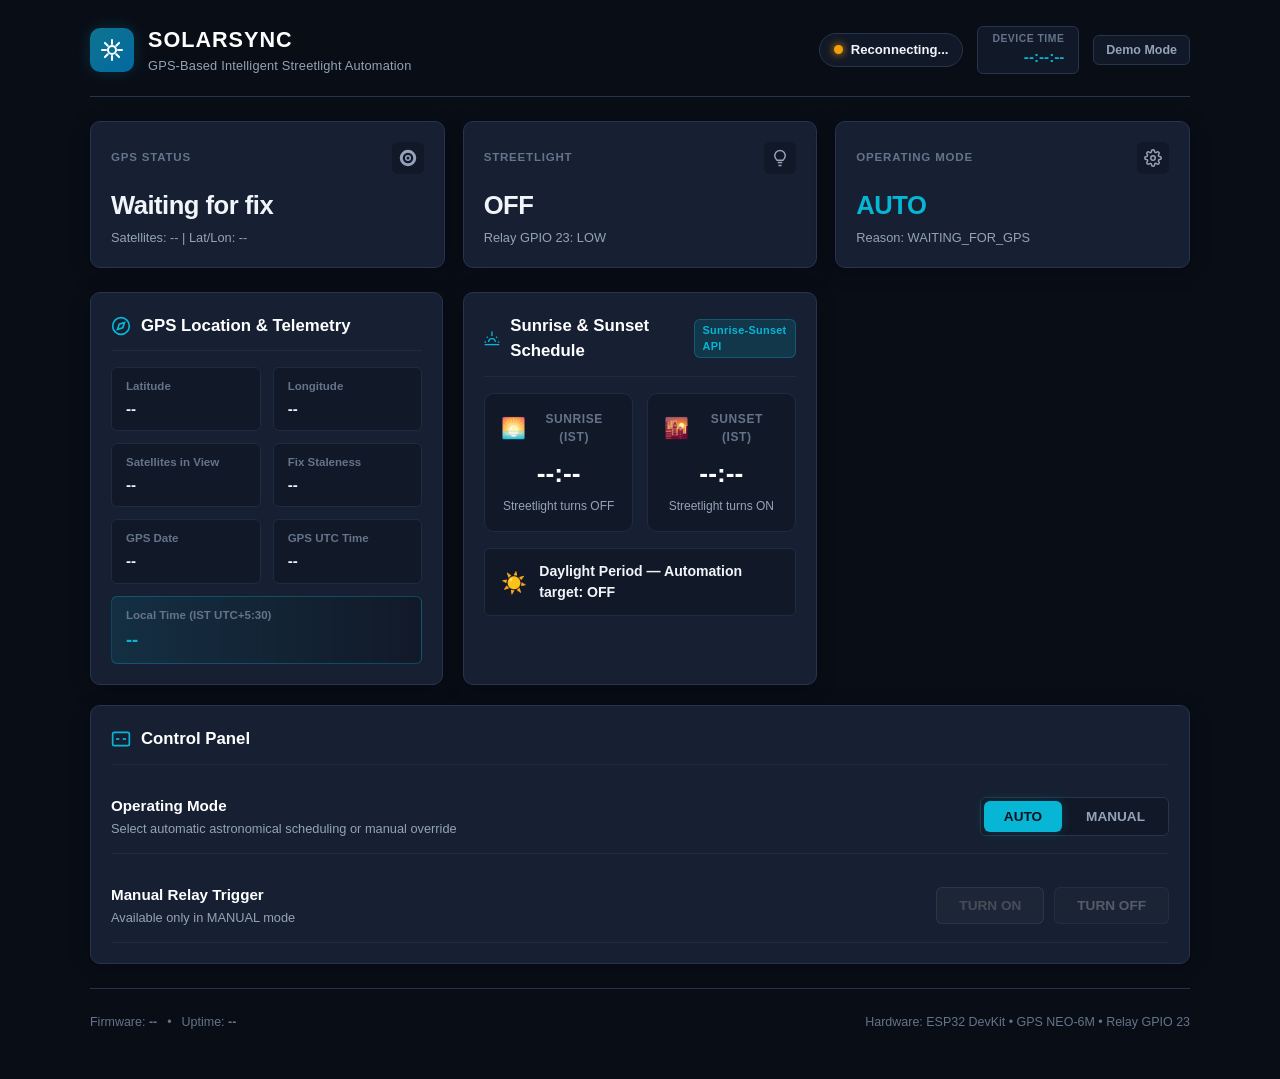
==== firmware/smart_streetlight/data/index.html @ d2d568d8 "Initial commit: ESP32 SolarSync smart streetlight firmware and web dashboard" ====
<!DOCTYPE html>
<html lang="en">
<head>
  <meta charset="UTF-8">
  <meta name="viewport" content="width=device-width, initial-scale=1.0">
  <title>SolarSync — Smart Streetlight Automation</title>
  <link rel="stylesheet" href="style.css">
</head>
<body>
  <!-- Demo Mode Banner (Hidden by default) -->
  <div id="demo-banner" class="demo-banner hidden" role="alert">
    <span>⚠️ DEMO MODE — SAMPLE DATA, NOT FROM HARDWARE</span>
    <button id="btn-exit-demo" class="btn-demo-exit" title="Exit Demo Mode">Exit Demo</button>
  </div>

  <div class="app-container">
    <!-- Top Bar -->
    <header class="top-bar">
      <div class="brand">
        <div class="brand-icon">
          <!-- Streetlight / Solar SVG -->
          <svg viewBox="0 0 24 24" fill="none" stroke="currentColor" stroke-width="2" stroke-linecap="round" stroke-linejoin="round">
            <path d="M12 2v4M12 18v4M4.93 4.93l2.83 2.83M16.24 16.24l2.83 2.83M2 12h4M18 12h4M4.93 19.07l2.83-2.83M16.24 7.76l2.83-2.83"/>
            <circle cx="12" cy="12" r="4"/>
          </svg>
        </div>
        <div>
          <h1 class="brand-title">SOLARSYNC</h1>
          <p class="brand-subtitle">GPS-Based Intelligent Streetlight Automation</p>
        </div>
      </div>

      <div class="header-status">
        <div class="status-pill" id="connection-pill">
          <span class="status-dot dot-offline" id="connection-dot"></span>
          <span id="connection-text">Connecting...</span>
        </div>
        <div class="system-time" id="header-time-container">
          <span class="time-label">DEVICE TIME</span>
          <span class="time-value" id="header-time">--:--:--</span>
        </div>
        <button id="btn-toggle-demo" class="btn-secondary-sm" title="Toggle Simulation Demo Mode">Demo Mode</button>
      </div>
    </header>

    <!-- Global Offline Warning Banner -->
    <div id="offline-banner" class="offline-alert hidden" role="alert">
      <span>⚠️ ESP32 unreachable. Attempting automatic reconnection... Live data is stale.</span>
    </div>

    <!-- Overview Cards (3 Cards) -->
    <section class="overview-grid">
      <!-- 1. GPS Status -->
      <div class="card overview-card">
        <div class="card-header">
          <span class="card-label">GPS STATUS</span>
          <div class="icon-wrap">
            <svg viewBox="0 0 24 24" fill="none" stroke="currentColor" stroke-width="2">
              <path d="M12 2a10 10 0 1 0 10 10A10 10 0 0 0 12 2zm0 18a8 8 0 1 1 8-8 8 8 0 0 1-8 8z"/>
              <circle cx="12" cy="12" r="3"/>
            </svg>
          </div>
        </div>
        <div class="overview-body">
          <div class="overview-primary" id="card-gps-badge">Waiting for fix</div>
          <div class="overview-sub" id="card-gps-sub">Satellites: -- | Lat/Lon: --</div>
        </div>
      </div>

      <!-- 2. Streetlight Status -->
      <div class="card overview-card" id="card-light-container">
        <div class="card-header">
          <span class="card-label">STREETLIGHT</span>
          <div class="icon-wrap" id="light-icon-wrap">
            <svg viewBox="0 0 24 24" fill="none" stroke="currentColor" stroke-width="2">
              <path d="M9 18h6M10 22h4M12 2a7 7 0 0 0-7 7c0 2.5 1.5 4.5 3 6h8c1.5-1.5 3-3.5 3-6a7 7 0 0 0-7-7z"/>
            </svg>
          </div>
        </div>
        <div class="overview-body">
          <div class="overview-primary light-state" id="card-light-state">OFF</div>
          <div class="overview-sub" id="card-light-sub">Relay GPIO 23: LOW</div>
        </div>
      </div>

      <!-- 3. Operating Mode -->
      <div class="card overview-card">
        <div class="card-header">
          <span class="card-label">OPERATING MODE</span>
          <div class="icon-wrap">
            <svg viewBox="0 0 24 24" fill="none" stroke="currentColor" stroke-width="2">
              <path d="M12 15a3 3 0 1 0 0-6 3 3 0 0 0 0 6z"/>
              <path d="M19.4 15a1.65 1.65 0 0 0 .33 1.82l.06.06a2 2 0 1 1-2.83 2.83l-.06-.06a1.65 1.65 0 0 0-1.82-.33 1.65 1.65 0 0 0-1 1.51V21a2 2 0 1 1-4 0v-.09A1.65 1.65 0 0 0 9 19.4a1.65 1.65 0 0 0-1.82.33l-.06.06a2 2 0 1 1-2.83-2.83l.06-.06a1.65 1.65 0 0 0 .33-1.82 1.65 1.65 0 0 0-1.51-1H3a2 2 0 1 1 0-4h.09A1.65 1.65 0 0 0 4.6 9a1.65 1.65 0 0 0-.33-1.82l-.06-.06a2 2 0 1 1 2.83-2.83l.06.06a1.65 1.65 0 0 0 1.82.33H9a1.65 1.65 0 0 0 1-1.51V3a2 2 0 1 1 4 0v.09a1.65 1.65 0 0 0 1 1.51 1.65 1.65 0 0 0 1.82-.33l.06-.06a2 2 0 1 1 2.83 2.83l-.06.06a1.65 1.65 0 0 0-.33 1.82V9a1.65 1.65 0 0 0 1.51 1H21a2 2 0 1 1 0 4h-.09a1.65 1.65 0 0 0-1.51 1z"/>
            </svg>
          </div>
        </div>
        <div class="overview-body">
          <div class="overview-primary mode-badge" id="card-mode-badge">AUTO</div>
          <div class="overview-sub" id="card-mode-reason">Reason: WAITING_FOR_GPS</div>
        </div>
      </div>
    </section>

    <!-- Main Content Grid -->
    <main class="details-grid">
      <!-- GPS Information Section -->
      <section class="card detail-card">
        <div class="section-title">
          <svg viewBox="0 0 24 24" fill="none" stroke="currentColor" stroke-width="2" class="title-icon">
            <circle cx="12" cy="12" r="10"/>
            <polygon points="16.24 7.76 14.12 14.12 7.76 16.24 9.88 9.88 16.24 7.76"/>
          </svg>
          <h2>GPS Location & Telemetry</h2>
        </div>
        
        <div class="gps-telemetry-grid">
          <div class="metric-item">
            <span class="metric-label">Latitude</span>
            <span class="metric-val" id="gps-lat">--</span>
          </div>
          <div class="metric-item">
            <span class="metric-label">Longitude</span>
            <span class="metric-val" id="gps-lon">--</span>
          </div>
          <div class="metric-item">
            <span class="metric-label">Satellites in View</span>
            <span class="metric-val" id="gps-sats">--</span>
          </div>
          <div class="metric-item">
            <span class="metric-label">Fix Staleness</span>
            <span class="metric-val" id="gps-age">--</span>
          </div>
          <div class="metric-item">
            <span class="metric-label">GPS Date</span>
            <span class="metric-val" id="gps-date">--</span>
          </div>
          <div class="metric-item">
            <span class="metric-label">GPS UTC Time</span>
            <span class="metric-val" id="gps-utc">--</span>
          </div>
          <div class="metric-item highlight-metric">
            <span class="metric-label">Local Time (IST UTC+5:30)</span>
            <span class="metric-val accent-val" id="gps-local">--</span>
          </div>
        </div>
      </section>

      <!-- Solar Schedule Section -->
      <section class="card detail-card">
        <div class="section-title">
          <svg viewBox="0 0 24 24" fill="none" stroke="currentColor" stroke-width="2" class="title-icon">
            <path d="M17 18a5 5 0 0 0-10 0"/>
            <line x1="12" y1="2" x2="12" y2="9"/>
            <line x1="4.22" y1="10.22" x2="5.64" y2="11.64"/>
            <line x1="1" y1="18" x2="3" y2="18"/>
            <line x1="21" y1="18" x2="23" y2="18"/>
            <line x1="18.36" y1="11.64" x2="19.78" y2="10.22"/>
            <line x1="23" y1="22" x2="1" y2="22"/>
          </svg>
          <h2>Sunrise & Sunset Schedule</h2>
          <span class="api-tag">Sunrise-Sunset API</span>
        </div>

        <div class="solar-timing-container">
          <div class="solar-card sunrise-card">
            <div class="solar-badge-header">
              <span class="solar-icon">🌅</span>
              <span class="solar-label">SUNRISE (IST)</span>
            </div>
            <div class="solar-time" id="val-sunrise">--:--</div>
            <div class="solar-desc">Streetlight turns OFF</div>
          </div>

          <div class="solar-card sunset-card">
            <div class="solar-badge-header">
              <span class="solar-icon">🌇</span>
              <span class="solar-label">SUNSET (IST)</span>
            </div>
            <div class="solar-time" id="val-sunset">--:--</div>
            <div class="solar-desc">Streetlight turns ON</div>
          </div>
        </div>

        <div class="solar-state-banner" id="solar-state-container">
          <span class="state-icon" id="solar-state-icon">☀️</span>
          <span class="state-text" id="solar-state-text">Daylight Period — Automation target: OFF</span>
        </div>
      </section>

      <!-- Control Panel -->
      <section class="card detail-card control-panel">
        <div class="section-title">
          <svg viewBox="0 0 24 24" fill="none" stroke="currentColor" stroke-width="2" class="title-icon">
            <rect x="2" y="4" width="20" height="16" rx="2"/>
            <line x1="6" y1="12" x2="10" y2="12"/>
            <line x1="14" y1="12" x2="18" y2="12"/>
          </svg>
          <h2>Control Panel</h2>
        </div>

        <div class="control-row">
          <div class="control-label-group">
            <span class="control-title">Operating Mode</span>
            <span class="control-desc">Select automatic astronomical scheduling or manual override</span>
          </div>
          <div class="mode-switch-group">
            <button id="btn-mode-auto" class="btn-toggle active" data-mode="AUTO">AUTO</button>
            <button id="btn-mode-manual" class="btn-toggle" data-mode="MANUAL">MANUAL</button>
          </div>
        </div>

        <div class="control-row manual-row" id="manual-controls">
          <div class="control-label-group">
            <span class="control-title">Manual Relay Trigger</span>
            <span class="control-desc" id="manual-desc">Available only in MANUAL mode</span>
          </div>
          <div class="manual-button-group">
            <button id="btn-light-on" class="btn-action btn-on" disabled>TURN ON</button>
            <button id="btn-light-off" class="btn-action btn-off" disabled>TURN OFF</button>
          </div>
        </div>

        <!-- Inline Status & Feedback Message -->
        <div id="control-feedback" class="feedback-msg hidden"></div>
      </section>
    </main>

    <!-- Footer -->
    <footer class="app-footer">
      <div class="footer-left">
        <span>Firmware: <strong id="foot-fw-ver">--</strong></span>
        <span>•</span>
        <span>Uptime: <strong id="foot-uptime">--</strong></span>
      </div>
      <div class="footer-right">
        <span>Hardware: ESP32 DevKit • GPS NEO-6M • Relay GPIO 23</span>
      </div>
    </footer>
  </div>

  <script src="config.js"></script>
  <script src="demo.js"></script>
  <script src="script.js"></script>
</body>
</html>
---- firmware/smart_streetlight/data/style.css ----
/* SolarSync - Smart Streetlight UI Stylesheet */
:root {
  --bg-primary: #090d16;
  --bg-secondary: #111827;
  --bg-card: #162032;
  --bg-card-hover: #1c2940;
  --border-color: #26354d;
  --border-subtle: #1e2c42;

  --text-main: #f1f5f9;
  --text-secondary: #94a3b8;
  --text-muted: #64748b;

  --accent-cyan: #06b6d4;
  --accent-cyan-glow: rgba(6, 182, 212, 0.2);
  --accent-blue: #3b82f6;
  --accent-green: #10b981;
  --accent-green-glow: rgba(16, 185, 129, 0.25);
  --accent-amber: #f59e0b;
  --accent-amber-glow: rgba(245, 158, 11, 0.2);
  --accent-red: #ef4444;

  --font-family: -apple-system, BlinkMacSystemFont, "Segoe UI", Roboto, "Helvetica Neue", Arial, sans-serif;
  --radius-sm: 6px;
  --radius-md: 10px;
  --radius-lg: 16px;
  --transition: all 0.2s cubic-bezier(0.4, 0, 0.2, 1);
}

*, *::before, *::after {
  box-sizing: border-box;
  margin: 0;
  padding: 0;
}

body {
  font-family: var(--font-family);
  background-color: var(--bg-primary);
  color: var(--text-main);
  min-height: 100vh;
  line-height: 1.5;
  -webkit-font-smoothing: antialiased;
}

/* Demo Banner */
.demo-banner {
  background: linear-gradient(90deg, #b45309, #d97706);
  color: #fff;
  padding: 8px 16px;
  text-align: center;
  font-size: 0.85rem;
  font-weight: 700;
  letter-spacing: 0.5px;
  display: flex;
  justify-content: center;
  align-items: center;
  gap: 16px;
  position: sticky;
  top: 0;
  z-index: 100;
  box-shadow: 0 2px 10px rgba(0,0,0,0.4);
}

.btn-demo-exit {
  background: rgba(0, 0, 0, 0.3);
  color: #fff;
  border: 1px solid rgba(255, 255, 255, 0.4);
  padding: 3px 10px;
  border-radius: var(--radius-sm);
  font-size: 0.75rem;
  cursor: pointer;
  transition: var(--transition);
}
.btn-demo-exit:hover {
  background: rgba(0, 0, 0, 0.6);
}

/* Container */
.app-container {
  max-width: 1140px;
  margin: 0 auto;
  padding: 24px 20px 48px;
  display: flex;
  flex-direction: column;
  gap: 24px;
}

/* Top Bar */
.top-bar {
  display: flex;
  justify-content: space-between;
  align-items: center;
  flex-wrap: wrap;
  gap: 16px;
  padding-bottom: 20px;
  border-bottom: 1px solid var(--border-color);
}

.brand {
  display: flex;
  align-items: center;
  gap: 14px;
}

.brand-icon {
  width: 44px;
  height: 44px;
  background: linear-gradient(135deg, #0e7490, #0369a1);
  border-radius: var(--radius-md);
  display: flex;
  align-items: center;
  justify-content: center;
  color: #fff;
  box-shadow: 0 0 16px var(--accent-cyan-glow);
}

.brand-icon svg {
  width: 24px;
  height: 24px;
}

.brand-title {
  font-size: 1.35rem;
  font-weight: 800;
  letter-spacing: 1px;
  color: #fff;
}

.brand-subtitle {
  font-size: 0.8rem;
  color: var(--text-secondary);
  letter-spacing: 0.2px;
}

.header-status {
  display: flex;
  align-items: center;
  gap: 14px;
  flex-wrap: wrap;
}

.status-pill {
  display: flex;
  align-items: center;
  gap: 8px;
  background-color: var(--bg-secondary);
  border: 1px solid var(--border-color);
  padding: 6px 14px;
  border-radius: 999px;
  font-size: 0.82rem;
  font-weight: 600;
}

.status-dot {
  width: 9px;
  height: 9px;
  border-radius: 50%;
  display: inline-block;
}

.dot-online {
  background-color: var(--accent-green);
  box-shadow: 0 0 8px var(--accent-green);
}

.dot-offline {
  background-color: var(--accent-red);
  box-shadow: 0 0 8px var(--accent-red);
}

.dot-amber {
  background-color: var(--accent-amber);
  box-shadow: 0 0 8px var(--accent-amber);
}

.system-time {
  display: flex;
  flex-direction: column;
  background-color: var(--bg-secondary);
  border: 1px solid var(--border-color);
  padding: 4px 14px;
  border-radius: var(--radius-sm);
  text-align: right;
}

.time-label {
  font-size: 0.65rem;
  color: var(--text-muted);
  font-weight: 700;
  letter-spacing: 0.5px;
}

.time-value {
  font-size: 0.95rem;
  font-weight: 700;
  font-variant-numeric: tabular-nums;
  color: var(--accent-cyan);
}

.btn-secondary-sm {
  background-color: var(--bg-secondary);
  color: var(--text-secondary);
  border: 1px solid var(--border-color);
  padding: 7px 12px;
  border-radius: var(--radius-sm);
  font-size: 0.78rem;
  font-weight: 600;
  cursor: pointer;
  transition: var(--transition);
}

.btn-secondary-sm:hover {
  background-color: var(--bg-card-hover);
  color: var(--text-main);
  border-color: var(--text-muted);
}

/* Offline Alert */
.offline-alert {
  background: rgba(239, 68, 68, 0.15);
  border: 1px solid var(--accent-red);
  color: #fca5a5;
  padding: 12px 18px;
  border-radius: var(--radius-md);
  font-size: 0.88rem;
  font-weight: 600;
  text-align: center;
}

/* Overview Cards */
.overview-grid {
  display: grid;
  grid-template-columns: repeat(auto-fit, minmax(260px, 1fr));
  gap: 18px;
}

.card {
  background-color: var(--bg-card);
  border: 1px solid var(--border-color);
  border-radius: var(--radius-md);
  padding: 20px;
  box-shadow: 0 4px 20px rgba(0, 0, 0, 0.25);
  transition: var(--transition);
}

.card:hover {
  border-color: #334460;
}

.overview-card .card-header {
  display: flex;
  justify-content: space-between;
  align-items: center;
  margin-bottom: 12px;
}

.card-label {
  font-size: 0.72rem;
  font-weight: 700;
  color: var(--text-muted);
  letter-spacing: 0.8px;
}

.icon-wrap {
  width: 32px;
  height: 32px;
  border-radius: var(--radius-sm);
  background-color: var(--bg-secondary);
  display: flex;
  align-items: center;
  justify-content: center;
  color: var(--text-secondary);
}

.icon-wrap svg {
  width: 18px;
  height: 18px;
}

.overview-primary {
  font-size: 1.6rem;
  font-weight: 800;
  letter-spacing: -0.5px;
  margin-bottom: 4px;
}

.overview-sub {
  font-size: 0.8rem;
  color: var(--text-secondary);
}

/* Streetlight specific state */
.light-state.on {
  color: #fef08a;
  text-shadow: 0 0 14px rgba(254, 240, 138, 0.5);
}

.light-state.off {
  color: var(--text-muted);
}

#light-icon-wrap.active {
  background-color: rgba(245, 158, 11, 0.2);
  color: #fef08a;
  box-shadow: 0 0 16px var(--accent-amber-glow);
}

/* Mode badge */
.mode-badge {
  color: var(--accent-cyan);
}

/* Main Details Grid */
.details-grid {
  display: grid;
  grid-template-columns: repeat(auto-fit, minmax(320px, 1fr));
  gap: 20px;
}

.detail-card {
  display: flex;
  flex-direction: column;
  gap: 16px;
}

.section-title {
  display: flex;
  align-items: center;
  gap: 10px;
  padding-bottom: 12px;
  border-bottom: 1px solid var(--border-subtle);
}

.section-title h2 {
  font-size: 1.05rem;
  font-weight: 700;
  color: #fff;
  flex-grow: 1;
}

.title-icon {
  width: 20px;
  height: 20px;
  color: var(--accent-cyan);
}

.api-tag {
  background-color: rgba(6, 182, 212, 0.15);
  color: var(--accent-cyan);
  border: 1px solid rgba(6, 182, 212, 0.3);
  font-size: 0.68rem;
  font-weight: 700;
  padding: 2px 8px;
  border-radius: var(--radius-sm);
  letter-spacing: 0.3px;
}

/* GPS Telemetry Grid */
.gps-telemetry-grid {
  display: grid;
  grid-template-columns: 1fr 1fr;
  gap: 12px;
}

.metric-item {
  background-color: var(--bg-secondary);
  border: 1px solid var(--border-subtle);
  border-radius: var(--radius-sm);
  padding: 10px 14px;
  display: flex;
  flex-direction: column;
  gap: 2px;
}

.metric-label {
  font-size: 0.72rem;
  font-weight: 600;
  color: var(--text-muted);
}

.metric-val {
  font-size: 0.95rem;
  font-weight: 700;
  color: var(--text-main);
  font-variant-numeric: tabular-nums;
  word-break: break-all;
}

.highlight-metric {
  grid-column: 1 / -1;
  background: linear-gradient(90deg, rgba(6, 182, 212, 0.1), rgba(17, 24, 39, 0.8));
  border-color: rgba(6, 182, 212, 0.3);
}

.accent-val {
  color: var(--accent-cyan);
  font-size: 1.15rem;
}

/* Solar Timing Cards */
.solar-timing-container {
  display: grid;
  grid-template-columns: 1fr 1fr;
  gap: 14px;
}

.solar-card {
  background-color: var(--bg-secondary);
  border: 1px solid var(--border-subtle);
  border-radius: var(--radius-md);
  padding: 16px;
  text-align: center;
  transition: var(--transition);
}

.solar-badge-header {
  display: flex;
  align-items: center;
  justify-content: center;
  gap: 6px;
  margin-bottom: 8px;
}

.solar-icon {
  font-size: 1.25rem;
}

.solar-label {
  font-size: 0.75rem;
  font-weight: 700;
  color: var(--text-muted);
  letter-spacing: 0.6px;
}

.solar-time {
  font-size: 1.65rem;
  font-weight: 800;
  font-variant-numeric: tabular-nums;
  color: #fff;
  margin-bottom: 4px;
}

.solar-desc {
  font-size: 0.75rem;
  color: var(--text-secondary);
}

.solar-state-banner {
  background-color: var(--bg-secondary);
  border: 1px solid var(--border-subtle);
  border-radius: var(--radius-sm);
  padding: 12px 16px;
  display: flex;
  align-items: center;
  gap: 12px;
  font-size: 0.88rem;
  font-weight: 600;
}

.state-icon {
  font-size: 1.3rem;
}

/* Control Panel */
.control-panel {
  grid-column: 1 / -1;
}

.control-row {
  display: flex;
  justify-content: space-between;
  align-items: center;
  flex-wrap: wrap;
  gap: 16px;
  padding: 14px 0;
  border-bottom: 1px solid var(--border-subtle);
}

.control-row:last-of-type {
  border-bottom: none;
}

.control-label-group {
  display: flex;
  flex-direction: column;
  gap: 2px;
}

.control-title {
  font-size: 0.95rem;
  font-weight: 700;
  color: #fff;
}

.control-desc {
  font-size: 0.8rem;
  color: var(--text-secondary);
}

/* Toggle buttons */
.mode-switch-group {
  display: flex;
  background-color: var(--bg-secondary);
  border: 1px solid var(--border-color);
  border-radius: var(--radius-sm);
  padding: 3px;
  gap: 4px;
}

.btn-toggle {
  background: transparent;
  border: none;
  color: var(--text-secondary);
  font-size: 0.85rem;
  font-weight: 700;
  padding: 8px 20px;
  border-radius: var(--radius-sm);
  cursor: pointer;
  transition: var(--transition);
}

.btn-toggle:hover:not(.active) {
  color: var(--text-main);
}

.btn-toggle.active {
  background-color: var(--accent-cyan);
  color: #0b111e;
  box-shadow: 0 0 12px var(--accent-cyan-glow);
}

.manual-button-group {
  display: flex;
  gap: 10px;
}

.btn-action {
  font-size: 0.85rem;
  font-weight: 700;
  padding: 10px 22px;
  border-radius: var(--radius-sm);
  border: 1px solid transparent;
  cursor: pointer;
  transition: var(--transition);
}

.btn-action:disabled {
  opacity: 0.4;
  cursor: not-allowed;
  filter: grayscale(1);
}

.btn-on {
  background-color: rgba(16, 185, 129, 0.15);
  color: var(--accent-green);
  border-color: rgba(16, 185, 129, 0.4);
}

.btn-on:hover:not(:disabled) {
  background-color: var(--accent-green);
  color: #0b111e;
  box-shadow: 0 0 14px var(--accent-green-glow);
}

.btn-off {
  background-color: rgba(239, 68, 68, 0.15);
  color: #fca5a5;
  border-color: rgba(239, 68, 68, 0.4);
}

.btn-off:hover:not(:disabled) {
  background-color: var(--accent-red);
  color: #fff;
  box-shadow: 0 0 14px rgba(239, 68, 68, 0.4);
}

/* Feedback message */
.feedback-msg {
  padding: 10px 16px;
  border-radius: var(--radius-sm);
  font-size: 0.85rem;
  font-weight: 600;
  animation: fadeIn 0.2s ease-in;
}

.feedback-msg.success {
  background-color: rgba(16, 185, 129, 0.15);
  color: #a7f3d0;
  border: 1px solid rgba(16, 185, 129, 0.3);
}

.feedback-msg.error {
  background-color: rgba(239, 68, 68, 0.15);
  color: #fca5a5;
  border: 1px solid rgba(239, 68, 68, 0.3);
}

/* Footer */
.app-footer {
  display: flex;
  justify-content: space-between;
  align-items: center;
  flex-wrap: wrap;
  gap: 12px;
  padding-top: 24px;
  border-top: 1px solid var(--border-color);
  font-size: 0.78rem;
  color: var(--text-muted);
}

.footer-left {
  display: flex;
  align-items: center;
  gap: 10px;
}

.hidden {
  display: none !important;
}

@keyframes fadeIn {
  from { opacity: 0; transform: translateY(-4px); }
  to { opacity: 1; transform: translateY(0); }
}

/* Responsive */
@media (max-width: 768px) {
  .app-container {
    padding: 16px 12px 32px;
  }
  .overview-grid {
    grid-template-columns: 1fr;
  }
  .details-grid {
    grid-template-columns: 1fr;
  }
  .solar-timing-container {
    grid-template-columns: 1fr;
  }
  .top-bar {
    flex-direction: column;
    align-items: flex-start;
  }
  .header-status {
    width: 100%;
    justify-content: space-between;
  }
}
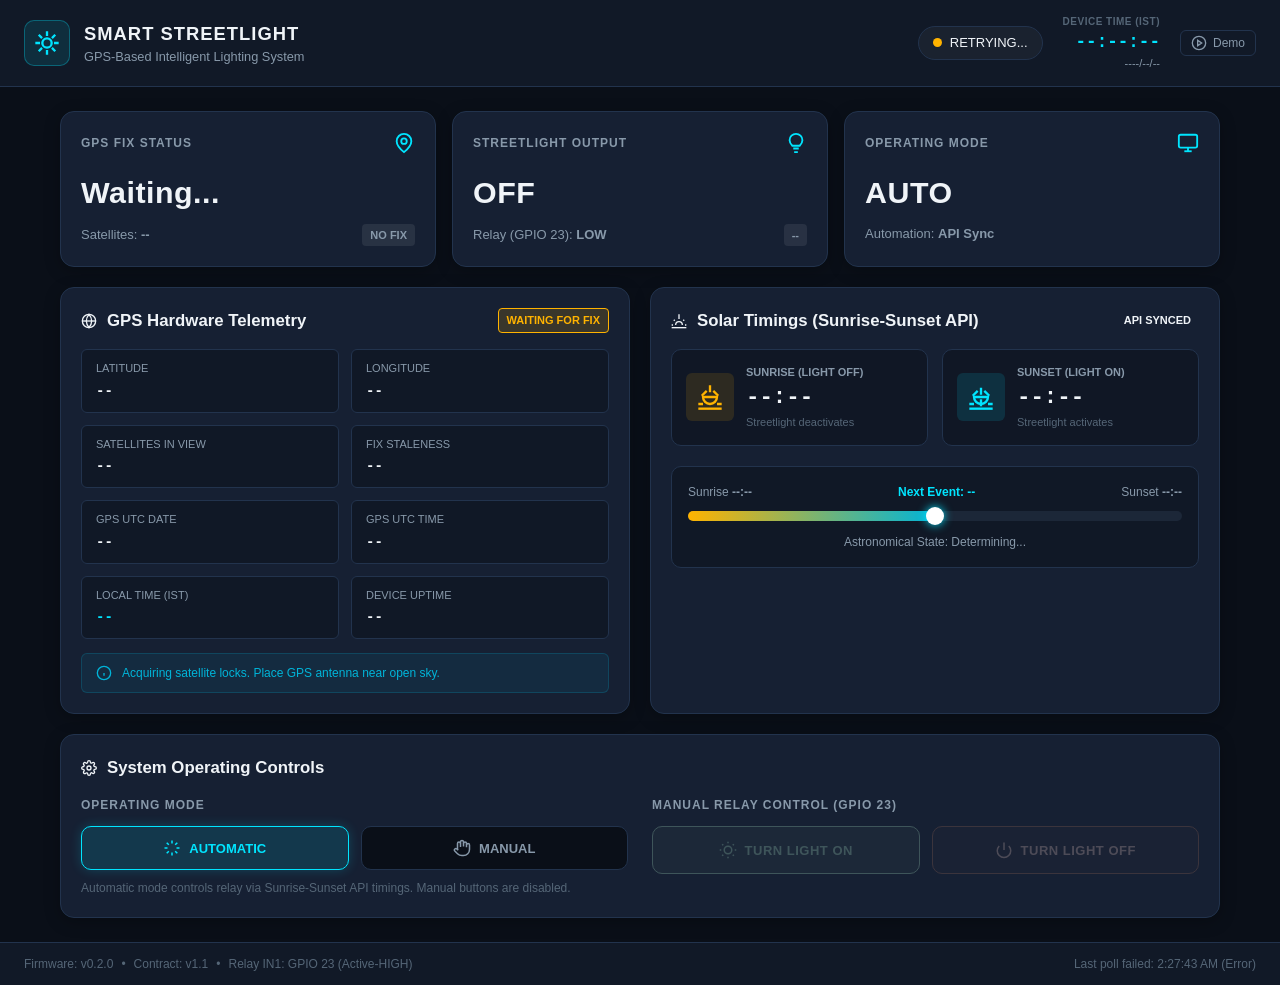
==== commit 6d01649a: "Person A: Deliver SolarSync web dashboard, LittleFS data assets, mock server, and guides" ====
--- a/firmware/smart_streetlight/data/index.html
+++ b/firmware/smart_streetlight/data/index.html
@@ -3,243 +3,359 @@
 <head>
   <meta charset="UTF-8">
   <meta name="viewport" content="width=device-width, initial-scale=1.0">
-  <title>SolarSync — Smart Streetlight Automation</title>
+  <title>Smart Streetlight | GPS-Based Intelligent Lighting System</title>
   <link rel="stylesheet" href="style.css">
 </head>
 <body>
-  <!-- Demo Mode Banner (Hidden by default) -->
-  <div id="demo-banner" class="demo-banner hidden" role="alert">
-    <span>⚠️ DEMO MODE — SAMPLE DATA, NOT FROM HARDWARE</span>
-    <button id="btn-exit-demo" class="btn-demo-exit" title="Exit Demo Mode">Exit Demo</button>
+  <!-- Skip link for accessibility -->
+  <a href="#main-content" class="skip-link">Skip to main content</a>
+
+  <!-- Demo Mode Persistent Banner (Hidden in real mode) -->
+  <div id="demo-banner" class="demo-banner hidden" role="alert" aria-live="assertive">
+    <div class="banner-content">
+      <svg class="icon banner-icon" viewBox="0 0 24 24" fill="none" stroke="currentColor" stroke-width="2" aria-hidden="true">
+        <path d="M10.29 3.86L1.82 18a2 2 0 0 0 1.71 3h16.94a2 2 0 0 0 1.71-3L13.71 3.86a2 2 0 0 0-3.42 0z"/>
+        <line x1="12" y1="9" x2="12" y2="13"/>
+        <line x1="12" y1="17" x2="12.01" y2="17"/>
+      </svg>
+      <span><strong>DEMO MODE</strong> — SAMPLE DATA ONLY, NOT CONNECTED TO HARDWARE</span>
+      <button id="btn-exit-demo" class="btn btn-sm btn-outline-warning" title="Exit Demo Mode">Exit Demo</button>
+    </div>
   </div>
 
-  <div class="app-container">
-    <!-- Top Bar -->
-    <header class="top-bar">
-      <div class="brand">
-        <div class="brand-icon">
-          <!-- Streetlight / Solar SVG -->
-          <svg viewBox="0 0 24 24" fill="none" stroke="currentColor" stroke-width="2" stroke-linecap="round" stroke-linejoin="round">
-            <path d="M12 2v4M12 18v4M4.93 4.93l2.83 2.83M16.24 16.24l2.83 2.83M2 12h4M18 12h4M4.93 19.07l2.83-2.83M16.24 7.76l2.83-2.83"/>
-            <circle cx="12" cy="12" r="4"/>
-          </svg>
-        </div>
-        <div>
-          <h1 class="brand-title">SOLARSYNC</h1>
-          <p class="brand-subtitle">GPS-Based Intelligent Streetlight Automation</p>
-        </div>
-      </div>
-
-      <div class="header-status">
-        <div class="status-pill" id="connection-pill">
-          <span class="status-dot dot-offline" id="connection-dot"></span>
-          <span id="connection-text">Connecting...</span>
-        </div>
-        <div class="system-time" id="header-time-container">
-          <span class="time-label">DEVICE TIME</span>
-          <span class="time-value" id="header-time">--:--:--</span>
-        </div>
-        <button id="btn-toggle-demo" class="btn-secondary-sm" title="Toggle Simulation Demo Mode">Demo Mode</button>
-      </div>
-    </header>
-
-    <!-- Global Offline Warning Banner -->
-    <div id="offline-banner" class="offline-alert hidden" role="alert">
-      <span>⚠️ ESP32 unreachable. Attempting automatic reconnection... Live data is stale.</span>
-    </div>
-
-    <!-- Overview Cards (3 Cards) -->
-    <section class="overview-grid">
-      <!-- 1. GPS Status -->
-      <div class="card overview-card">
-        <div class="card-header">
-          <span class="card-label">GPS STATUS</span>
-          <div class="icon-wrap">
-            <svg viewBox="0 0 24 24" fill="none" stroke="currentColor" stroke-width="2">
-              <path d="M12 2a10 10 0 1 0 10 10A10 10 0 0 0 12 2zm0 18a8 8 0 1 1 8-8 8 8 0 0 1-8 8z"/>
-              <circle cx="12" cy="12" r="3"/>
+  <header class="topbar" role="banner">
+    <div class="header-brand">
+      <div class="brand-icon-wrapper" aria-hidden="true">
+        <svg class="brand-icon" viewBox="0 0 24 24" fill="none" stroke="currentColor" stroke-width="2">
+          <path d="M12 2v4M12 18v4M4.93 4.93l2.83 2.83M16.24 16.24l2.83 2.83M2 12h4M18 12h4M4.93 19.07l2.83-2.83M16.24 7.76l2.83-2.83"/>
+          <circle cx="12" cy="12" r="4"/>
+        </svg>
+      </div>
+      <div>
+        <h1 class="system-title">SMART STREETLIGHT</h1>
+        <p class="system-subtitle">GPS-Based Intelligent Lighting System</p>
+      </div>
+    </div>
+
+    <div class="header-meta">
+      <!-- Connectivity Indicator -->
+      <div class="status-badge" id="esp-status-badge" role="status" aria-live="polite" aria-label="ESP32 connection status">
+        <span class="status-dot" id="esp-status-dot" aria-hidden="true"></span>
+        <span id="esp-status-text">Connecting...</span>
+      </div>
+
+      <!-- ESP32 Clock / Last Updated -->
+      <div class="system-clock">
+        <span class="clock-label">DEVICE TIME (IST)</span>
+        <span class="clock-value" id="topbar-clock" aria-live="off">--:--:--</span>
+        <span class="clock-sub" id="topbar-date">----/--/--</span>
+      </div>
+
+      <!-- Demo toggle button -->
+      <button id="btn-toggle-demo" class="btn btn-sm btn-ghost" title="Toggle Simulation Demo Mode" aria-pressed="false">
+        <svg class="icon" viewBox="0 0 24 24" fill="none" stroke="currentColor" stroke-width="2" aria-hidden="true">
+          <circle cx="12" cy="12" r="10"/>
+          <polygon points="10 8 16 12 10 16 10 8"/>
+        </svg>
+        <span id="demo-toggle-label">Demo</span>
+      </button>
+    </div>
+  </header>
+
+  <!-- Unreachable / Error Alert Banner -->
+  <div id="unreachable-alert" class="alert-bar alert-danger hidden" role="alert" aria-live="assertive">
+    <svg class="icon alert-icon" viewBox="0 0 24 24" fill="none" stroke="currentColor" stroke-width="2" aria-hidden="true">
+      <circle cx="12" cy="12" r="10"/>
+      <line x1="12" y1="8" x2="12" y2="12"/>
+      <line x1="12" y1="16" x2="12.01" y2="16"/>
+    </svg>
+    <span id="unreachable-message">ESP32 unreachable. Attempting to reconnect...</span>
+  </div>
+
+  <!-- Wi-Fi state warning (wifiConnected:false scenario) -->
+  <div id="wifi-warn-alert" class="alert-bar alert-warn hidden" role="status" aria-live="polite">
+    <svg class="icon" viewBox="0 0 24 24" fill="none" stroke="currentColor" stroke-width="2" aria-hidden="true">
+      <line x1="1" y1="1" x2="23" y2="23"/>
+      <path d="M16.72 11.06A10.94 10.94 0 0 1 19 12.55M5 12.55a10.94 10.94 0 0 1 5.17-2.39M10.71 5.05A16 16 0 0 1 22.56 9M1.42 9a15.91 15.91 0 0 1 4.7-2.88M8.53 16.11a6 6 0 0 1 6.95 0M12 20h.01"/>
+    </svg>
+    <span>ESP32 is reporting Wi-Fi disconnected. API data may be stale.</span>
+  </div>
+
+  <main id="main-content" class="dashboard-grid">
+    <!-- SECTION B: OVERVIEW CARDS (3 CARDS) -->
+    <section class="overview-section" aria-label="System Overview">
+      <!-- Card 1: GPS Status -->
+      <div class="card overview-card" id="card-gps-overview">
+        <div class="card-header">
+          <span class="card-label">GPS Fix Status</span>
+          <svg class="card-icon" viewBox="0 0 24 24" fill="none" stroke="currentColor" stroke-width="2" aria-hidden="true">
+            <path d="M12 2a8 8 0 0 0-8 8c0 5.25 8 12 8 12s8-6.75 8-12a8 8 0 0 0-8-8z"/>
+            <circle cx="12" cy="10" r="3"/>
+          </svg>
+        </div>
+        <div class="overview-body">
+          <div class="overview-primary" id="overview-gps-fix" aria-live="polite">Waiting...</div>
+          <div class="overview-meta">
+            <span>Satellites: <strong id="overview-satellites">--</strong></span>
+            <span id="overview-gps-signal-badge" class="badge badge-dim">NO FIX</span>
+          </div>
+        </div>
+      </div>
+
+      <!-- Card 2: Streetlight Status -->
+      <div class="card overview-card" id="card-light-overview">
+        <div class="card-header">
+          <span class="card-label">Streetlight Output</span>
+          <svg class="card-icon" id="light-bulb-icon" viewBox="0 0 24 24" fill="none" stroke="currentColor" stroke-width="2" aria-hidden="true">
+            <path d="M9 18h6M10 22h4M12 2a7 7 0 0 0-7 7c0 2.5 1.5 4.5 3 6h8c1.5-1.5 3-3.5 3-6a7 7 0 0 0-7-7z"/>
+          </svg>
+        </div>
+        <div class="overview-body">
+          <div class="overview-primary" id="overview-light-state" aria-live="polite">OFF</div>
+          <div class="overview-meta">
+            <span>Relay (GPIO 23): <strong id="overview-relay-state">LOW</strong></span>
+            <span id="overview-daynight-badge" class="badge badge-dim">--</span>
+          </div>
+        </div>
+      </div>
+
+      <!-- Card 3: Operating Mode -->
+      <div class="card overview-card" id="card-mode-overview">
+        <div class="card-header">
+          <span class="card-label">Operating Mode</span>
+          <svg class="card-icon" viewBox="0 0 24 24" fill="none" stroke="currentColor" stroke-width="2" aria-hidden="true">
+            <rect x="2" y="3" width="20" height="14" rx="2" ry="2"/>
+            <line x1="8" y1="21" x2="16" y2="21"/>
+            <line x1="12" y1="17" x2="12" y2="21"/>
+          </svg>
+        </div>
+        <div class="overview-body">
+          <div class="overview-primary" id="overview-mode-state" aria-live="polite">AUTO</div>
+          <div class="overview-meta">
+            <span>Automation: <strong id="overview-auto-reason">API Sync</strong></span>
+          </div>
+        </div>
+      </div>
+    </section>
+
+    <!-- SECTION C & D: TWO COLUMN DETAILS -->
+    <div class="dashboard-details-grid">
+      <!-- SECTION C: GPS DETAILED INFORMATION -->
+      <section class="card detail-card" id="card-gps-detail" aria-labelledby="heading-gps-detail">
+        <div class="card-header">
+          <h2 id="heading-gps-detail" class="card-title">
+            <svg class="icon" viewBox="0 0 24 24" fill="none" stroke="currentColor" stroke-width="2" aria-hidden="true">
+              <circle cx="12" cy="12" r="10"/>
+              <line x1="2" y1="12" x2="22" y2="12"/>
+              <path d="M12 2a15.3 15.3 0 0 1 4 10 15.3 15.3 0 0 1-4 10 15.3 15.3 0 0 1-4-10 15.3 15.3 0 0 1 4-10z"/>
             </svg>
-          </div>
-        </div>
-        <div class="overview-body">
-          <div class="overview-primary" id="card-gps-badge">Waiting for fix</div>
-          <div class="overview-sub" id="card-gps-sub">Satellites: -- | Lat/Lon: --</div>
-        </div>
-      </div>
-
-      <!-- 2. Streetlight Status -->
-      <div class="card overview-card" id="card-light-container">
-        <div class="card-header">
-          <span class="card-label">STREETLIGHT</span>
-          <div class="icon-wrap" id="light-icon-wrap">
-            <svg viewBox="0 0 24 24" fill="none" stroke="currentColor" stroke-width="2">
-              <path d="M9 18h6M10 22h4M12 2a7 7 0 0 0-7 7c0 2.5 1.5 4.5 3 6h8c1.5-1.5 3-3.5 3-6a7 7 0 0 0-7-7z"/>
+            GPS Hardware Telemetry
+          </h2>
+          <span class="telemetry-badge" id="gps-lock-tag">WAITING FOR FIX</span>
+        </div>
+
+        <div class="telemetry-grid">
+          <div class="telemetry-item">
+            <span class="telemetry-label">Latitude</span>
+            <span class="telemetry-value" id="gps-lat">--</span>
+          </div>
+          <div class="telemetry-item">
+            <span class="telemetry-label">Longitude</span>
+            <span class="telemetry-value" id="gps-lon">--</span>
+          </div>
+          <div class="telemetry-item">
+            <span class="telemetry-label">Satellites in View</span>
+            <span class="telemetry-value" id="gps-sats">--</span>
+          </div>
+          <div class="telemetry-item">
+            <span class="telemetry-label">Fix Staleness</span>
+            <span class="telemetry-value" id="gps-fix-age">--</span>
+          </div>
+          <div class="telemetry-item">
+            <span class="telemetry-label">GPS UTC Date</span>
+            <span class="telemetry-value" id="gps-date">--</span>
+          </div>
+          <div class="telemetry-item">
+            <span class="telemetry-label">GPS UTC Time</span>
+            <span class="telemetry-value" id="gps-utc-time">--</span>
+          </div>
+          <div class="telemetry-item">
+            <span class="telemetry-label">Local Time (IST)</span>
+            <span class="telemetry-value highlight" id="gps-local-time">--</span>
+          </div>
+          <div class="telemetry-item">
+            <span class="telemetry-label">Device Uptime</span>
+            <span class="telemetry-value" id="sys-uptime">--</span>
+          </div>
+        </div>
+
+        <div class="gps-notice-box" id="gps-notice" role="status">
+          <svg class="icon notice-icon" viewBox="0 0 24 24" fill="none" stroke="currentColor" stroke-width="2" aria-hidden="true">
+            <circle cx="12" cy="12" r="10"/>
+            <line x1="12" y1="16" x2="12" y2="12"/>
+            <line x1="12" y1="8" x2="12.01" y2="8"/>
+          </svg>
+          <span id="gps-notice-text">Acquiring satellite locks. Place GPS antenna near open sky.</span>
+        </div>
+      </section>
+
+      <!-- SECTION D: SUNRISE & SUNSET SCHEDULE -->
+      <section class="card detail-card" id="card-solar-detail" aria-labelledby="heading-solar-detail">
+        <div class="card-header">
+          <h2 id="heading-solar-detail" class="card-title">
+            <svg class="icon" viewBox="0 0 24 24" fill="none" stroke="currentColor" stroke-width="2" aria-hidden="true">
+              <path d="M17 18a5 5 0 0 0-10 0"/>
+              <line x1="12" y1="9" x2="12" y2="2"/>
+              <line x1="4.22" y1="10.22" x2="5.64" y2="11.64"/>
+              <line x1="1" y1="18" x2="3" y2="18"/>
+              <line x1="21" y1="18" x2="23" y2="18"/>
+              <line x1="18.36" y1="11.64" x2="19.78" y2="10.22"/>
+              <line x1="23" y1="22" x2="1" y2="22"/>
             </svg>
-          </div>
-        </div>
-        <div class="overview-body">
-          <div class="overview-primary light-state" id="card-light-state">OFF</div>
-          <div class="overview-sub" id="card-light-sub">Relay GPIO 23: LOW</div>
-        </div>
-      </div>
-
-      <!-- 3. Operating Mode -->
-      <div class="card overview-card">
-        <div class="card-header">
-          <span class="card-label">OPERATING MODE</span>
-          <div class="icon-wrap">
-            <svg viewBox="0 0 24 24" fill="none" stroke="currentColor" stroke-width="2">
-              <path d="M12 15a3 3 0 1 0 0-6 3 3 0 0 0 0 6z"/>
-              <path d="M19.4 15a1.65 1.65 0 0 0 .33 1.82l.06.06a2 2 0 1 1-2.83 2.83l-.06-.06a1.65 1.65 0 0 0-1.82-.33 1.65 1.65 0 0 0-1 1.51V21a2 2 0 1 1-4 0v-.09A1.65 1.65 0 0 0 9 19.4a1.65 1.65 0 0 0-1.82.33l-.06.06a2 2 0 1 1-2.83-2.83l.06-.06a1.65 1.65 0 0 0 .33-1.82 1.65 1.65 0 0 0-1.51-1H3a2 2 0 1 1 0-4h.09A1.65 1.65 0 0 0 4.6 9a1.65 1.65 0 0 0-.33-1.82l-.06-.06a2 2 0 1 1 2.83-2.83l.06.06a1.65 1.65 0 0 0 1.82.33H9a1.65 1.65 0 0 0 1-1.51V3a2 2 0 1 1 4 0v.09a1.65 1.65 0 0 0 1 1.51 1.65 1.65 0 0 0 1.82-.33l.06-.06a2 2 0 1 1 2.83 2.83l-.06.06a1.65 1.65 0 0 0-.33 1.82V9a1.65 1.65 0 0 0 1.51 1H21a2 2 0 1 1 0 4h-.09a1.65 1.65 0 0 0-1.51 1z"/>
-            </svg>
-          </div>
-        </div>
-        <div class="overview-body">
-          <div class="overview-primary mode-badge" id="card-mode-badge">AUTO</div>
-          <div class="overview-sub" id="card-mode-reason">Reason: WAITING_FOR_GPS</div>
+            Solar Timings (Sunrise-Sunset API)
+          </h2>
+          <span class="badge" id="solar-api-tag">API SYNCED</span>
+        </div>
+
+        <div class="solar-timings-grid">
+          <div class="solar-event-card dawn">
+            <div class="solar-icon-wrapper" aria-hidden="true">
+              <svg class="solar-icon" viewBox="0 0 24 24" fill="none" stroke="currentColor" stroke-width="2">
+                <path d="M12 2v6M4.93 10.93l4.24-4.24M2 18h4M18 18h4M14.83 6.69l4.24 4.24"/>
+                <path d="M12 18a6 6 0 0 0 6-6H6a6 6 0 0 0 6 6z"/>
+                <line x1="2" y1="22" x2="22" y2="22"/>
+              </svg>
+            </div>
+            <div class="solar-event-info">
+              <span class="event-name">SUNRISE (LIGHT OFF)</span>
+              <span class="event-time" id="solar-sunrise-time">--:--</span>
+              <span class="event-desc">Streetlight deactivates</span>
+            </div>
+          </div>
+
+          <div class="solar-event-card dusk">
+            <div class="solar-icon-wrapper" aria-hidden="true">
+              <svg class="solar-icon" viewBox="0 0 24 24" fill="none" stroke="currentColor" stroke-width="2">
+                <path d="M12 10V4M4.93 10.93l4.24-4.24M2 18h4M18 18h4M14.83 6.69l4.24 4.24"/>
+                <path d="M12 18a6 6 0 0 0 6-6H6a6 6 0 0 0 6 6z"/>
+                <line x1="2" y1="22" x2="22" y2="22"/>
+                <line x1="12" y1="14" x2="12" y2="20"/>
+              </svg>
+            </div>
+            <div class="solar-event-info">
+              <span class="event-name">SUNSET (LIGHT ON)</span>
+              <span class="event-time" id="solar-sunset-time">--:--</span>
+              <span class="event-desc">Streetlight activates</span>
+            </div>
+          </div>
+        </div>
+
+        <!-- Visual Day/Night Solar Timeline -->
+        <div class="timeline-container" aria-label="Day/Night Progress Timeline">
+          <div class="timeline-labels">
+            <span>Sunrise <strong id="timeline-sunrise-lbl">--:--</strong></span>
+            <span class="timeline-next-event" id="timeline-countdown" aria-live="off">Next Event: --</span>
+            <span>Sunset <strong id="timeline-sunset-lbl">--:--</strong></span>
+          </div>
+          <div class="timeline-track" role="progressbar" aria-valuemin="0" aria-valuemax="100" aria-valuenow="50" aria-label="Daylight progress">
+            <div class="timeline-progress" id="timeline-progress-bar"></div>
+            <div class="timeline-marker" id="timeline-current-marker" title="Current Time"></div>
+          </div>
+          <div class="timeline-footer">
+            <span id="astronomical-state-text" aria-live="polite">Astronomical State: Determining...</span>
+          </div>
+        </div>
+      </section>
+    </div>
+
+    <!-- SECTION E: CONTROL PANEL -->
+    <section class="card control-card" id="card-control-panel" aria-labelledby="heading-control-panel">
+      <div class="card-header">
+        <h2 id="heading-control-panel" class="card-title">
+          <svg class="icon" viewBox="0 0 24 24" fill="none" stroke="currentColor" stroke-width="2" aria-hidden="true">
+            <circle cx="12" cy="12" r="3"/>
+            <path d="M19.4 15a1.65 1.65 0 0 0 .33 1.82l.06.06a2 2 0 0 1 0 2.83 2 2 0 0 1-2.83 0l-.06-.06a1.65 1.65 0 0 0-1.82-.33 1.65 1.65 0 0 0-1 1.51V21a2 2 0 0 1-2 2 2 2 0 0 1-2-2v-.09A1.65 1.65 0 0 0 9 19.4a1.65 1.65 0 0 0-1.82.33l-.06.06a2 2 0 0 1-2.83 0 2 2 0 0 1 0-2.83l.06-.06a1.65 1.65 0 0 0 .33-1.82 1.65 1.65 0 0 0-1.51-1H3a2 2 0 0 1-2-2 2 2 0 0 1 2-2h.09A1.65 1.65 0 0 0 4.6 9a1.65 1.65 0 0 0-.33-1.82l-.06-.06a2 2 0 0 1 0-2.83 2 2 0 0 1 2.83 0l.06.06a1.65 1.65 0 0 0 1.82.33H9a1.65 1.65 0 0 0 1-1.51V3a2 2 0 0 1 2-2 2 2 0 0 1 2 2v.09a1.65 1.65 0 0 0 1 1.51 1.65 1.65 0 0 0 1.82-.33l.06-.06a2 2 0 0 1 2.83 0 2 2 0 0 1 0 2.83l-.06.06a1.65 1.65 0 0 0-.33 1.82V9a1.65 1.65 0 0 0 1.51 1H21a2 2 0 0 1 2 2 2 2 0 0 1-2 2h-.09a1.65 1.65 0 0 0-1.51 1z"/>
+          </svg>
+          System Operating Controls
+        </h2>
+        <div id="control-spinner" class="spinner hidden" aria-label="Executing command..." role="status"></div>
+      </div>
+
+      <div class="control-layout">
+        <!-- Mode Switcher -->
+        <div class="control-group">
+          <label class="control-group-title" id="mode-toggle-label">Operating Mode</label>
+          <div class="mode-toggle-group" role="radiogroup" aria-labelledby="mode-toggle-label">
+            <button type="button" id="btn-mode-auto" class="btn btn-mode active" role="radio" aria-checked="true">
+              <svg class="btn-icon" viewBox="0 0 24 24" fill="none" stroke="currentColor" stroke-width="2" aria-hidden="true">
+                <path d="M12 2v4M12 18v4M4.93 4.93l2.83 2.83M16.24 16.24l2.83 2.83M2 12h4M18 12h4M4.93 19.07l2.83-2.83M16.24 7.76l2.83-2.83"/>
+              </svg>
+              <span>AUTOMATIC</span>
+            </button>
+            <button type="button" id="btn-mode-manual" class="btn btn-mode" role="radio" aria-checked="false">
+              <svg class="btn-icon" viewBox="0 0 24 24" fill="none" stroke="currentColor" stroke-width="2" aria-hidden="true">
+                <path d="M18 11V6a2 2 0 0 0-2-2v0a2 2 0 0 0-2 2v0"/>
+                <path d="M14 10V4a2 2 0 0 0-2-2v0a2 2 0 0 0-2 2v2"/>
+                <path d="M10 10.5V6a2 2 0 0 0-2-2v0a2 2 0 0 0-2 2v8"/>
+                <path d="M18 8a2 2 0 1 1 4 0v6a8 8 0 0 1-8 8h-2c-2.8 0-4.5-.86-5.99-2.34l-3.6-3.6a2 2 0 0 1 2.83-2.82L7 15"/>
+              </svg>
+              <span>MANUAL</span>
+            </button>
+          </div>
+          <p class="control-hint" id="mode-hint-text">
+            Automatic mode controls relay via Sunrise-Sunset API timings. Manual buttons are disabled.
+          </p>
+        </div>
+
+        <!-- Manual Actuation -->
+        <div class="control-group">
+          <label class="control-group-title" id="manual-btn-label">Manual Relay Control (GPIO 23)</label>
+          <div class="manual-button-group" aria-labelledby="manual-btn-label">
+            <button type="button" id="btn-light-on" class="btn btn-action btn-on" disabled aria-disabled="true">
+              <svg class="btn-icon" viewBox="0 0 24 24" fill="none" stroke="currentColor" stroke-width="2" aria-hidden="true">
+                <circle cx="12" cy="12" r="5"/>
+                <line x1="12" y1="1" x2="12" y2="3"/>
+                <line x1="12" y1="21" x2="12" y2="23"/>
+                <line x1="4.22" y1="4.22" x2="5.64" y2="5.64"/>
+                <line x1="18.36" y1="18.36" x2="19.78" y2="19.78"/>
+                <line x1="1" y1="12" x2="3" y2="12"/>
+                <line x1="21" y1="12" x2="23" y2="12"/>
+                <line x1="4.22" y1="19.78" x2="5.64" y2="18.36"/>
+                <line x1="18.36" y1="5.64" x2="19.78" y2="4.22"/>
+              </svg>
+              <span>TURN LIGHT ON</span>
+            </button>
+            <button type="button" id="btn-light-off" class="btn btn-action btn-off" disabled aria-disabled="true">
+              <svg class="btn-icon" viewBox="0 0 24 24" fill="none" stroke="currentColor" stroke-width="2" aria-hidden="true">
+                <path d="M18.36 6.64a9 9 0 1 1-12.73 0"/>
+                <line x1="12" y1="2" x2="12" y2="12"/>
+              </svg>
+              <span>TURN LIGHT OFF</span>
+            </button>
+          </div>
+          <div id="command-feedback" class="feedback-msg hidden" role="status" aria-live="polite"></div>
         </div>
       </div>
     </section>
-
-    <!-- Main Content Grid -->
-    <main class="details-grid">
-      <!-- GPS Information Section -->
-      <section class="card detail-card">
-        <div class="section-title">
-          <svg viewBox="0 0 24 24" fill="none" stroke="currentColor" stroke-width="2" class="title-icon">
-            <circle cx="12" cy="12" r="10"/>
-            <polygon points="16.24 7.76 14.12 14.12 7.76 16.24 9.88 9.88 16.24 7.76"/>
-          </svg>
-          <h2>GPS Location & Telemetry</h2>
-        </div>
-        
-        <div class="gps-telemetry-grid">
-          <div class="metric-item">
-            <span class="metric-label">Latitude</span>
-            <span class="metric-val" id="gps-lat">--</span>
-          </div>
-          <div class="metric-item">
-            <span class="metric-label">Longitude</span>
-            <span class="metric-val" id="gps-lon">--</span>
-          </div>
-          <div class="metric-item">
-            <span class="metric-label">Satellites in View</span>
-            <span class="metric-val" id="gps-sats">--</span>
-          </div>
-          <div class="metric-item">
-            <span class="metric-label">Fix Staleness</span>
-            <span class="metric-val" id="gps-age">--</span>
-          </div>
-          <div class="metric-item">
-            <span class="metric-label">GPS Date</span>
-            <span class="metric-val" id="gps-date">--</span>
-          </div>
-          <div class="metric-item">
-            <span class="metric-label">GPS UTC Time</span>
-            <span class="metric-val" id="gps-utc">--</span>
-          </div>
-          <div class="metric-item highlight-metric">
-            <span class="metric-label">Local Time (IST UTC+5:30)</span>
-            <span class="metric-val accent-val" id="gps-local">--</span>
-          </div>
-        </div>
-      </section>
-
-      <!-- Solar Schedule Section -->
-      <section class="card detail-card">
-        <div class="section-title">
-          <svg viewBox="0 0 24 24" fill="none" stroke="currentColor" stroke-width="2" class="title-icon">
-            <path d="M17 18a5 5 0 0 0-10 0"/>
-            <line x1="12" y1="2" x2="12" y2="9"/>
-            <line x1="4.22" y1="10.22" x2="5.64" y2="11.64"/>
-            <line x1="1" y1="18" x2="3" y2="18"/>
-            <line x1="21" y1="18" x2="23" y2="18"/>
-            <line x1="18.36" y1="11.64" x2="19.78" y2="10.22"/>
-            <line x1="23" y1="22" x2="1" y2="22"/>
-          </svg>
-          <h2>Sunrise & Sunset Schedule</h2>
-          <span class="api-tag">Sunrise-Sunset API</span>
-        </div>
-
-        <div class="solar-timing-container">
-          <div class="solar-card sunrise-card">
-            <div class="solar-badge-header">
-              <span class="solar-icon">🌅</span>
-              <span class="solar-label">SUNRISE (IST)</span>
-            </div>
-            <div class="solar-time" id="val-sunrise">--:--</div>
-            <div class="solar-desc">Streetlight turns OFF</div>
-          </div>
-
-          <div class="solar-card sunset-card">
-            <div class="solar-badge-header">
-              <span class="solar-icon">🌇</span>
-              <span class="solar-label">SUNSET (IST)</span>
-            </div>
-            <div class="solar-time" id="val-sunset">--:--</div>
-            <div class="solar-desc">Streetlight turns ON</div>
-          </div>
-        </div>
-
-        <div class="solar-state-banner" id="solar-state-container">
-          <span class="state-icon" id="solar-state-icon">☀️</span>
-          <span class="state-text" id="solar-state-text">Daylight Period — Automation target: OFF</span>
-        </div>
-      </section>
-
-      <!-- Control Panel -->
-      <section class="card detail-card control-panel">
-        <div class="section-title">
-          <svg viewBox="0 0 24 24" fill="none" stroke="currentColor" stroke-width="2" class="title-icon">
-            <rect x="2" y="4" width="20" height="16" rx="2"/>
-            <line x1="6" y1="12" x2="10" y2="12"/>
-            <line x1="14" y1="12" x2="18" y2="12"/>
-          </svg>
-          <h2>Control Panel</h2>
-        </div>
-
-        <div class="control-row">
-          <div class="control-label-group">
-            <span class="control-title">Operating Mode</span>
-            <span class="control-desc">Select automatic astronomical scheduling or manual override</span>
-          </div>
-          <div class="mode-switch-group">
-            <button id="btn-mode-auto" class="btn-toggle active" data-mode="AUTO">AUTO</button>
-            <button id="btn-mode-manual" class="btn-toggle" data-mode="MANUAL">MANUAL</button>
-          </div>
-        </div>
-
-        <div class="control-row manual-row" id="manual-controls">
-          <div class="control-label-group">
-            <span class="control-title">Manual Relay Trigger</span>
-            <span class="control-desc" id="manual-desc">Available only in MANUAL mode</span>
-          </div>
-          <div class="manual-button-group">
-            <button id="btn-light-on" class="btn-action btn-on" disabled>TURN ON</button>
-            <button id="btn-light-off" class="btn-action btn-off" disabled>TURN OFF</button>
-          </div>
-        </div>
-
-        <!-- Inline Status & Feedback Message -->
-        <div id="control-feedback" class="feedback-msg hidden"></div>
-      </section>
-    </main>
-
-    <!-- Footer -->
-    <footer class="app-footer">
-      <div class="footer-left">
-        <span>Firmware: <strong id="foot-fw-ver">--</strong></span>
-        <span>•</span>
-        <span>Uptime: <strong id="foot-uptime">--</strong></span>
-      </div>
-      <div class="footer-right">
-        <span>Hardware: ESP32 DevKit • GPS NEO-6M • Relay GPIO 23</span>
-      </div>
-    </footer>
-  </div>
-
+  </main>
+
+  <footer class="system-footer" role="contentinfo">
+    <div class="footer-left">
+      <span>Firmware: <span id="footer-fw-version">v0.2.0</span></span>
+      <span aria-hidden="true">•</span>
+      <span>Contract: v1.1</span>
+      <span aria-hidden="true">•</span>
+      <span>Relay IN1: GPIO 23 (Active-HIGH)</span>
+    </div>
+    <div class="footer-right">
+      <span id="footer-poll-time">Last update: Never</span>
+    </div>
+  </footer>
+
+  <!-- Scripts: config -> demo -> app -->
   <script src="config.js"></script>
   <script src="demo.js"></script>
   <script src="script.js"></script>
 </body>
 </html>
+
--- a/firmware/smart_streetlight/data/style.css
+++ b/firmware/smart_streetlight/data/style.css
@@ -1,648 +1,802 @@
-/* SolarSync - Smart Streetlight UI Stylesheet */
+/* ==========================================================================
+   SMART STREETLIGHT DASHBOARD STYLES (Smart-City Infrastructure Theme)
+   Palette: Dark navy/charcoal, cyan/teal accents, green=OK/ON, amber=warning, red=error
+   ========================================================================== */
+
 :root {
-  --bg-primary: #090d16;
-  --bg-secondary: #111827;
-  --bg-card: #162032;
-  --bg-card-hover: #1c2940;
-  --border-color: #26354d;
-  --border-subtle: #1e2c42;
-
-  --text-main: #f1f5f9;
-  --text-secondary: #94a3b8;
-  --text-muted: #64748b;
-
-  --accent-cyan: #06b6d4;
-  --accent-cyan-glow: rgba(6, 182, 212, 0.2);
-  --accent-blue: #3b82f6;
-  --accent-green: #10b981;
-  --accent-green-glow: rgba(16, 185, 129, 0.25);
-  --accent-amber: #f59e0b;
-  --accent-amber-glow: rgba(245, 158, 11, 0.2);
-  --accent-red: #ef4444;
-
-  --font-family: -apple-system, BlinkMacSystemFont, "Segoe UI", Roboto, "Helvetica Neue", Arial, sans-serif;
+  --bg-primary: #0a0f18;
+  --bg-secondary: #111927;
+  --bg-card: #162033;
+  --bg-card-hover: #1c2840;
+  --border-subtle: #22334d;
+  --border-active: #00e5ff;
+
+  --text-main: #f0f4f8;
+  --text-muted: #8899aa;
+  --text-dim: #556677;
+
+  --accent-cyan: #00e5ff;
+  --accent-teal: #00b4d8;
+  --status-green: #00e676;
+  --status-green-glow: rgba(0, 230, 118, 0.25);
+  --status-amber: #ffb300;
+  --status-amber-glow: rgba(255, 179, 0, 0.25);
+  --status-red: #ff3d00;
+  --status-red-glow: rgba(255, 61, 0, 0.3);
+
+  --font-stack: -apple-system, BlinkMacSystemFont, "Segoe UI", Roboto, Helvetica, Arial, sans-serif;
+  --transition-fast: 0.15s ease;
+  --transition-normal: 0.25s ease;
   --radius-sm: 6px;
   --radius-md: 10px;
-  --radius-lg: 16px;
-  --transition: all 0.2s cubic-bezier(0.4, 0, 0.2, 1);
-}
-
-*, *::before, *::after {
+  --radius-lg: 14px;
+}
+
+/* Reduced motion preference */
+@media (prefers-reduced-motion: reduce) {
+  * {
+    animation-duration: 0.01ms !important;
+    animation-iteration-count: 1 !important;
+    transition-duration: 0.01ms !important;
+  }
+}
+
+* {
   box-sizing: border-box;
   margin: 0;
   padding: 0;
 }
 
 body {
-  font-family: var(--font-family);
   background-color: var(--bg-primary);
   color: var(--text-main);
+  font-family: var(--font-stack);
+  font-size: 15px;
+  line-height: 1.5;
   min-height: 100vh;
-  line-height: 1.5;
-  -webkit-font-smoothing: antialiased;
-}
-
-/* Demo Banner */
+  display: flex;
+  flex-direction: column;
+}
+
+/* ==========================================================================
+   Demo Banner & Alerts
+   ========================================================================== */
 .demo-banner {
-  background: linear-gradient(90deg, #b45309, #d97706);
-  color: #fff;
+  background: #ffb300;
+  color: #000;
+  font-weight: 600;
   padding: 8px 16px;
-  text-align: center;
-  font-size: 0.85rem;
-  font-weight: 700;
+  border-bottom: 2px solid #b27b00;
+  transition: transform var(--transition-normal);
+}
+
+.demo-banner .banner-content {
+  max-width: 1200px;
+  margin: 0 auto;
+  display: flex;
+  align-items: center;
+  justify-content: space-between;
+  gap: 12px;
+  font-size: 13px;
   letter-spacing: 0.5px;
-  display: flex;
-  justify-content: center;
-  align-items: center;
-  gap: 16px;
-  position: sticky;
-  top: 0;
-  z-index: 100;
-  box-shadow: 0 2px 10px rgba(0,0,0,0.4);
-}
-
-.btn-demo-exit {
-  background: rgba(0, 0, 0, 0.3);
-  color: #fff;
-  border: 1px solid rgba(255, 255, 255, 0.4);
-  padding: 3px 10px;
+}
+
+.alert-bar {
+  padding: 10px 20px;
+  margin: 12px 20px 0;
   border-radius: var(--radius-sm);
-  font-size: 0.75rem;
-  cursor: pointer;
-  transition: var(--transition);
-}
-.btn-demo-exit:hover {
-  background: rgba(0, 0, 0, 0.6);
-}
-
-/* Container */
-.app-container {
-  max-width: 1140px;
-  margin: 0 auto;
-  padding: 24px 20px 48px;
-  display: flex;
-  flex-direction: column;
-  gap: 24px;
-}
-
-/* Top Bar */
-.top-bar {
+  display: flex;
+  align-items: center;
+  gap: 10px;
+  font-size: 14px;
+  font-weight: 500;
+}
+
+.alert-danger {
+  background: rgba(255, 61, 0, 0.15);
+  border: 1px solid var(--status-red);
+  color: #ff8a80;
+}
+
+.alert-warn {
+  background: rgba(255, 179, 0, 0.12);
+  border: 1px solid var(--status-amber);
+  color: var(--status-amber);
+}
+
+.hidden {
+  display: none !important;
+}
+
+/* ==========================================================================
+   Header / Topbar
+   ========================================================================== */
+.topbar {
+  background: var(--bg-secondary);
+  border-bottom: 1px solid var(--border-subtle);
+  padding: 14px 24px;
   display: flex;
   justify-content: space-between;
   align-items: center;
   flex-wrap: wrap;
   gap: 16px;
-  padding-bottom: 20px;
-  border-bottom: 1px solid var(--border-color);
-}
-
-.brand {
+}
+
+.header-brand {
   display: flex;
   align-items: center;
   gap: 14px;
 }
 
+.brand-icon-wrapper {
+  background: rgba(0, 229, 255, 0.1);
+  border: 1px solid rgba(0, 229, 255, 0.3);
+  border-radius: var(--radius-md);
+  padding: 8px;
+  display: flex;
+  align-items: center;
+  justify-content: center;
+}
+
 .brand-icon {
-  width: 44px;
-  height: 44px;
-  background: linear-gradient(135deg, #0e7490, #0369a1);
-  border-radius: var(--radius-md);
-  display: flex;
-  align-items: center;
-  justify-content: center;
-  color: #fff;
-  box-shadow: 0 0 16px var(--accent-cyan-glow);
-}
-
-.brand-icon svg {
-  width: 24px;
-  height: 24px;
-}
-
-.brand-title {
-  font-size: 1.35rem;
-  font-weight: 800;
+  width: 28px;
+  height: 28px;
+  color: var(--accent-cyan);
+}
+
+.system-title {
+  font-size: 1.15rem;
   letter-spacing: 1px;
-  color: #fff;
-}
-
-.brand-subtitle {
+  font-weight: 700;
+  color: var(--text-main);
+}
+
+.system-subtitle {
   font-size: 0.8rem;
-  color: var(--text-secondary);
-  letter-spacing: 0.2px;
-}
-
-.header-status {
-  display: flex;
-  align-items: center;
-  gap: 14px;
+  color: var(--text-muted);
+}
+
+.header-meta {
+  display: flex;
+  align-items: center;
+  gap: 20px;
   flex-wrap: wrap;
 }
 
-.status-pill {
-  display: flex;
+.status-badge {
+  display: inline-flex;
   align-items: center;
   gap: 8px;
-  background-color: var(--bg-secondary);
-  border: 1px solid var(--border-color);
+  background: rgba(255, 255, 255, 0.04);
   padding: 6px 14px;
-  border-radius: 999px;
-  font-size: 0.82rem;
-  font-weight: 600;
+  border-radius: 20px;
+  border: 1px solid var(--border-subtle);
+  font-size: 13px;
+  font-weight: 500;
 }
 
 .status-dot {
   width: 9px;
   height: 9px;
   border-radius: 50%;
+  background: var(--text-dim);
+  transition: background-color var(--transition-fast), box-shadow var(--transition-fast);
+}
+
+.status-dot.online {
+  background: var(--status-green);
+  box-shadow: 0 0 8px var(--status-green);
+}
+
+.status-dot.offline {
+  background: var(--status-red);
+  box-shadow: 0 0 8px var(--status-red);
+}
+
+.status-dot.connecting {
+  background: var(--status-amber);
+}
+
+.system-clock {
+  display: flex;
+  flex-direction: column;
+  text-align: right;
+}
+
+.clock-label {
+  font-size: 10px;
+  color: var(--text-dim);
+  font-weight: 600;
+  letter-spacing: 0.5px;
+}
+
+.clock-value {
+  font-size: 1.1rem;
+  font-weight: 700;
+  font-family: monospace;
+  color: var(--accent-cyan);
+}
+
+.clock-sub {
+  font-size: 11px;
+  color: var(--text-muted);
+}
+
+/* ==========================================================================
+   Layout Grid & Cards
+   ========================================================================== */
+.dashboard-grid {
+  flex: 1;
+  max-width: 1200px;
+  width: 100%;
+  margin: 0 auto;
+  padding: 24px 20px;
+  display: flex;
+  flex-direction: column;
+  gap: 20px;
+}
+
+.card {
+  background: var(--bg-card);
+  border: 1px solid var(--border-subtle);
+  border-radius: var(--radius-lg);
+  padding: 20px;
+  box-shadow: 0 4px 16px rgba(0, 0, 0, 0.25);
+  transition: border-color var(--transition-fast);
+}
+
+.card:hover {
+  border-color: rgba(0, 229, 255, 0.3);
+}
+
+.card-header {
+  display: flex;
+  justify-content: space-between;
+  align-items: center;
+  margin-bottom: 16px;
+}
+
+.card-label {
+  font-size: 12px;
+  text-transform: uppercase;
+  letter-spacing: 1px;
+  font-weight: 600;
+  color: var(--text-muted);
+}
+
+.card-title {
+  font-size: 1.05rem;
+  font-weight: 600;
+  display: flex;
+  align-items: center;
+  gap: 10px;
+  color: var(--text-main);
+}
+
+.card-icon {
+  width: 22px;
+  height: 22px;
+  color: var(--accent-cyan);
+}
+
+/* ==========================================================================
+   Overview Cards (Section B)
+   ========================================================================== */
+.overview-section {
+  display: grid;
+  grid-template-columns: repeat(auto-fit, minmax(280px, 1fr));
+  gap: 16px;
+}
+
+.overview-card .overview-primary {
+  font-size: 1.9rem;
+  font-weight: 700;
+  letter-spacing: 0.5px;
+  margin-bottom: 8px;
+}
+
+.overview-card .overview-meta {
+  display: flex;
+  justify-content: space-between;
+  align-items: center;
+  font-size: 13px;
+  color: var(--text-muted);
+}
+
+.badge {
   display: inline-block;
-}
-
-.dot-online {
-  background-color: var(--accent-green);
-  box-shadow: 0 0 8px var(--accent-green);
-}
-
-.dot-offline {
-  background-color: var(--accent-red);
-  box-shadow: 0 0 8px var(--accent-red);
-}
-
-.dot-amber {
-  background-color: var(--accent-amber);
-  box-shadow: 0 0 8px var(--accent-amber);
-}
-
-.system-time {
-  display: flex;
-  flex-direction: column;
-  background-color: var(--bg-secondary);
-  border: 1px solid var(--border-color);
-  padding: 4px 14px;
-  border-radius: var(--radius-sm);
-  text-align: right;
-}
-
-.time-label {
-  font-size: 0.65rem;
-  color: var(--text-muted);
-  font-weight: 700;
-  letter-spacing: 0.5px;
-}
-
-.time-value {
-  font-size: 0.95rem;
-  font-weight: 700;
-  font-variant-numeric: tabular-nums;
-  color: var(--accent-cyan);
-}
-
-.btn-secondary-sm {
-  background-color: var(--bg-secondary);
-  color: var(--text-secondary);
-  border: 1px solid var(--border-color);
-  padding: 7px 12px;
-  border-radius: var(--radius-sm);
-  font-size: 0.78rem;
-  font-weight: 600;
-  cursor: pointer;
-  transition: var(--transition);
-}
-
-.btn-secondary-sm:hover {
-  background-color: var(--bg-card-hover);
-  color: var(--text-main);
-  border-color: var(--text-muted);
-}
-
-/* Offline Alert */
-.offline-alert {
-  background: rgba(239, 68, 68, 0.15);
-  border: 1px solid var(--accent-red);
-  color: #fca5a5;
-  padding: 12px 18px;
-  border-radius: var(--radius-md);
-  font-size: 0.88rem;
-  font-weight: 600;
-  text-align: center;
-}
-
-/* Overview Cards */
-.overview-grid {
+  padding: 3px 8px;
+  border-radius: 4px;
+  font-size: 11px;
+  font-weight: 700;
+  text-transform: uppercase;
+}
+
+.badge-dim {
+  background: rgba(255, 255, 255, 0.08);
+  color: var(--text-muted);
+}
+
+.badge-success {
+  background: rgba(0, 230, 118, 0.15);
+  border: 1px solid var(--status-green);
+  color: var(--status-green);
+}
+
+.badge-warning {
+  background: rgba(255, 179, 0, 0.15);
+  border: 1px solid var(--status-amber);
+  color: var(--status-amber);
+}
+
+/* Active bulb lighting indicator */
+#light-bulb-icon.light-on {
+  color: #ffeb3b;
+  filter: drop-shadow(0 0 8px #ffeb3b);
+}
+
+.light-state-on {
+  color: var(--status-green);
+}
+
+.light-state-off {
+  color: var(--text-muted);
+}
+
+/* ==========================================================================
+   Details Grid (Section C & D)
+   ========================================================================== */
+.dashboard-details-grid {
   display: grid;
-  grid-template-columns: repeat(auto-fit, minmax(260px, 1fr));
-  gap: 18px;
-}
-
-.card {
-  background-color: var(--bg-card);
-  border: 1px solid var(--border-color);
-  border-radius: var(--radius-md);
-  padding: 20px;
-  box-shadow: 0 4px 20px rgba(0, 0, 0, 0.25);
-  transition: var(--transition);
-}
-
-.card:hover {
-  border-color: #334460;
-}
-
-.overview-card .card-header {
-  display: flex;
-  justify-content: space-between;
-  align-items: center;
-  margin-bottom: 12px;
-}
-
-.card-label {
-  font-size: 0.72rem;
-  font-weight: 700;
-  color: var(--text-muted);
-  letter-spacing: 0.8px;
-}
-
-.icon-wrap {
-  width: 32px;
-  height: 32px;
-  border-radius: var(--radius-sm);
-  background-color: var(--bg-secondary);
-  display: flex;
-  align-items: center;
-  justify-content: center;
-  color: var(--text-secondary);
-}
-
-.icon-wrap svg {
-  width: 18px;
-  height: 18px;
-}
-
-.overview-primary {
-  font-size: 1.6rem;
-  font-weight: 800;
-  letter-spacing: -0.5px;
-  margin-bottom: 4px;
-}
-
-.overview-sub {
-  font-size: 0.8rem;
-  color: var(--text-secondary);
-}
-
-/* Streetlight specific state */
-.light-state.on {
-  color: #fef08a;
-  text-shadow: 0 0 14px rgba(254, 240, 138, 0.5);
-}
-
-.light-state.off {
-  color: var(--text-muted);
-}
-
-#light-icon-wrap.active {
-  background-color: rgba(245, 158, 11, 0.2);
-  color: #fef08a;
-  box-shadow: 0 0 16px var(--accent-amber-glow);
-}
-
-/* Mode badge */
-.mode-badge {
-  color: var(--accent-cyan);
-}
-
-/* Main Details Grid */
-.details-grid {
-  display: grid;
-  grid-template-columns: repeat(auto-fit, minmax(320px, 1fr));
+  grid-template-columns: 1fr 1fr;
   gap: 20px;
 }
 
-.detail-card {
-  display: flex;
-  flex-direction: column;
-  gap: 16px;
-}
-
-.section-title {
-  display: flex;
-  align-items: center;
-  gap: 10px;
-  padding-bottom: 12px;
-  border-bottom: 1px solid var(--border-subtle);
-}
-
-.section-title h2 {
-  font-size: 1.05rem;
-  font-weight: 700;
-  color: #fff;
-  flex-grow: 1;
-}
-
-.title-icon {
-  width: 20px;
-  height: 20px;
-  color: var(--accent-cyan);
-}
-
-.api-tag {
-  background-color: rgba(6, 182, 212, 0.15);
-  color: var(--accent-cyan);
-  border: 1px solid rgba(6, 182, 212, 0.3);
-  font-size: 0.68rem;
-  font-weight: 700;
-  padding: 2px 8px;
-  border-radius: var(--radius-sm);
-  letter-spacing: 0.3px;
-}
-
-/* GPS Telemetry Grid */
-.gps-telemetry-grid {
+@media (max-width: 860px) {
+  .dashboard-details-grid {
+    grid-template-columns: 1fr;
+  }
+}
+
+.telemetry-grid {
   display: grid;
   grid-template-columns: 1fr 1fr;
   gap: 12px;
 }
 
-.metric-item {
-  background-color: var(--bg-secondary);
+.telemetry-item {
+  background: rgba(10, 15, 24, 0.45);
   border: 1px solid var(--border-subtle);
   border-radius: var(--radius-sm);
   padding: 10px 14px;
   display: flex;
   flex-direction: column;
-  gap: 2px;
-}
-
-.metric-label {
-  font-size: 0.72rem;
+}
+
+.telemetry-label {
+  font-size: 11px;
+  color: var(--text-muted);
+  text-transform: uppercase;
+  margin-bottom: 4px;
+}
+
+.telemetry-value {
+  font-size: 14px;
   font-weight: 600;
-  color: var(--text-muted);
-}
-
-.metric-val {
-  font-size: 0.95rem;
-  font-weight: 700;
+  font-family: monospace;
   color: var(--text-main);
-  font-variant-numeric: tabular-nums;
-  word-break: break-all;
-}
-
-.highlight-metric {
-  grid-column: 1 / -1;
-  background: linear-gradient(90deg, rgba(6, 182, 212, 0.1), rgba(17, 24, 39, 0.8));
-  border-color: rgba(6, 182, 212, 0.3);
-}
-
-.accent-val {
+}
+
+.telemetry-value.highlight {
   color: var(--accent-cyan);
-  font-size: 1.15rem;
-}
-
-/* Solar Timing Cards */
-.solar-timing-container {
+}
+
+.telemetry-badge {
+  font-size: 11px;
+  font-weight: 700;
+  padding: 3px 8px;
+  border-radius: 4px;
+  background: rgba(255, 179, 0, 0.15);
+  color: var(--status-amber);
+  border: 1px solid var(--status-amber);
+}
+
+.gps-notice-box {
+  margin-top: 14px;
+  padding: 10px 14px;
+  background: rgba(0, 180, 216, 0.08);
+  border: 1px solid rgba(0, 180, 216, 0.2);
+  border-radius: var(--radius-sm);
+  display: flex;
+  align-items: center;
+  gap: 10px;
+  font-size: 12px;
+  color: var(--accent-teal);
+}
+
+/* ==========================================================================
+   Solar Timings (Section D)
+   ========================================================================== */
+.solar-timings-grid {
   display: grid;
   grid-template-columns: 1fr 1fr;
   gap: 14px;
-}
-
-.solar-card {
-  background-color: var(--bg-secondary);
+  margin-bottom: 20px;
+}
+
+.solar-event-card {
+  background: rgba(10, 15, 24, 0.5);
+  border: 1px solid var(--border-subtle);
+  border-radius: var(--radius-md);
+  padding: 14px;
+  display: flex;
+  align-items: center;
+  gap: 12px;
+}
+
+.solar-icon-wrapper {
+  padding: 10px;
+  border-radius: var(--radius-sm);
+  display: flex;
+  align-items: center;
+  justify-content: center;
+}
+
+.solar-event-card.dawn .solar-icon-wrapper {
+  background: rgba(255, 179, 0, 0.12);
+  color: var(--status-amber);
+}
+
+.solar-event-card.dusk .solar-icon-wrapper {
+  background: rgba(0, 229, 255, 0.12);
+  color: var(--accent-cyan);
+}
+
+.solar-icon {
+  width: 28px;
+  height: 28px;
+}
+
+.solar-event-info {
+  display: flex;
+  flex-direction: column;
+}
+
+.event-name {
+  font-size: 11px;
+  font-weight: 700;
+  color: var(--text-muted);
+}
+
+.event-time {
+  font-size: 1.4rem;
+  font-weight: 700;
+  font-family: monospace;
+  color: var(--text-main);
+}
+
+.event-desc {
+  font-size: 11px;
+  color: var(--text-dim);
+}
+
+.timeline-container {
+  background: rgba(10, 15, 24, 0.45);
   border: 1px solid var(--border-subtle);
   border-radius: var(--radius-md);
   padding: 16px;
+}
+
+.timeline-labels {
+  display: flex;
+  justify-content: space-between;
+  font-size: 12px;
+  margin-bottom: 10px;
+  color: var(--text-muted);
+}
+
+.timeline-next-event {
+  color: var(--accent-cyan);
+  font-weight: 600;
+}
+
+.timeline-track {
+  height: 10px;
+  background: #1c2738;
+  border-radius: 5px;
+  position: relative;
+  overflow: visible;
+  margin-bottom: 12px;
+}
+
+.timeline-progress {
+  height: 100%;
+  width: 50%;
+  background: linear-gradient(90deg, #ffb300, #00b4d8);
+  border-radius: 5px;
+  transition: width var(--transition-normal);
+}
+
+.timeline-marker {
+  position: absolute;
+  top: -4px;
+  left: 50%;
+  width: 18px;
+  height: 18px;
+  border-radius: 50%;
+  background: #fff;
+  box-shadow: 0 0 10px var(--accent-cyan);
+  transform: translateX(-50%);
+  transition: left var(--transition-normal);
+}
+
+.timeline-footer {
   text-align: center;
-  transition: var(--transition);
-}
-
-.solar-badge-header {
-  display: flex;
-  align-items: center;
-  justify-content: center;
-  gap: 6px;
-  margin-bottom: 8px;
-}
-
-.solar-icon {
-  font-size: 1.25rem;
-}
-
-.solar-label {
-  font-size: 0.75rem;
-  font-weight: 700;
-  color: var(--text-muted);
-  letter-spacing: 0.6px;
-}
-
-.solar-time {
-  font-size: 1.65rem;
-  font-weight: 800;
-  font-variant-numeric: tabular-nums;
-  color: #fff;
-  margin-bottom: 4px;
-}
-
-.solar-desc {
-  font-size: 0.75rem;
-  color: var(--text-secondary);
-}
-
-.solar-state-banner {
-  background-color: var(--bg-secondary);
-  border: 1px solid var(--border-subtle);
-  border-radius: var(--radius-sm);
-  padding: 12px 16px;
-  display: flex;
-  align-items: center;
-  gap: 12px;
-  font-size: 0.88rem;
-  font-weight: 600;
-}
-
-.state-icon {
-  font-size: 1.3rem;
-}
-
-/* Control Panel */
-.control-panel {
-  grid-column: 1 / -1;
-}
-
-.control-row {
-  display: flex;
-  justify-content: space-between;
-  align-items: center;
-  flex-wrap: wrap;
-  gap: 16px;
-  padding: 14px 0;
-  border-bottom: 1px solid var(--border-subtle);
-}
-
-.control-row:last-of-type {
-  border-bottom: none;
-}
-
-.control-label-group {
-  display: flex;
-  flex-direction: column;
-  gap: 2px;
-}
-
-.control-title {
-  font-size: 0.95rem;
-  font-weight: 700;
-  color: #fff;
-}
-
-.control-desc {
-  font-size: 0.8rem;
-  color: var(--text-secondary);
-}
-
-/* Toggle buttons */
-.mode-switch-group {
-  display: flex;
-  background-color: var(--bg-secondary);
-  border: 1px solid var(--border-color);
-  border-radius: var(--radius-sm);
-  padding: 3px;
-  gap: 4px;
-}
-
-.btn-toggle {
-  background: transparent;
-  border: none;
-  color: var(--text-secondary);
-  font-size: 0.85rem;
-  font-weight: 700;
-  padding: 8px 20px;
-  border-radius: var(--radius-sm);
-  cursor: pointer;
-  transition: var(--transition);
-}
-
-.btn-toggle:hover:not(.active) {
-  color: var(--text-main);
-}
-
-.btn-toggle.active {
-  background-color: var(--accent-cyan);
-  color: #0b111e;
-  box-shadow: 0 0 12px var(--accent-cyan-glow);
-}
-
-.manual-button-group {
-  display: flex;
-  gap: 10px;
-}
-
-.btn-action {
-  font-size: 0.85rem;
-  font-weight: 700;
-  padding: 10px 22px;
-  border-radius: var(--radius-sm);
-  border: 1px solid transparent;
-  cursor: pointer;
-  transition: var(--transition);
-}
-
-.btn-action:disabled {
-  opacity: 0.4;
-  cursor: not-allowed;
-  filter: grayscale(1);
-}
-
-.btn-on {
-  background-color: rgba(16, 185, 129, 0.15);
-  color: var(--accent-green);
-  border-color: rgba(16, 185, 129, 0.4);
-}
-
-.btn-on:hover:not(:disabled) {
-  background-color: var(--accent-green);
-  color: #0b111e;
-  box-shadow: 0 0 14px var(--accent-green-glow);
-}
-
-.btn-off {
-  background-color: rgba(239, 68, 68, 0.15);
-  color: #fca5a5;
-  border-color: rgba(239, 68, 68, 0.4);
-}
-
-.btn-off:hover:not(:disabled) {
-  background-color: var(--accent-red);
-  color: #fff;
-  box-shadow: 0 0 14px rgba(239, 68, 68, 0.4);
-}
-
-/* Feedback message */
-.feedback-msg {
-  padding: 10px 16px;
-  border-radius: var(--radius-sm);
-  font-size: 0.85rem;
-  font-weight: 600;
-  animation: fadeIn 0.2s ease-in;
-}
-
-.feedback-msg.success {
-  background-color: rgba(16, 185, 129, 0.15);
-  color: #a7f3d0;
-  border: 1px solid rgba(16, 185, 129, 0.3);
-}
-
-.feedback-msg.error {
-  background-color: rgba(239, 68, 68, 0.15);
-  color: #fca5a5;
-  border: 1px solid rgba(239, 68, 68, 0.3);
-}
-
-/* Footer */
-.app-footer {
-  display: flex;
-  justify-content: space-between;
-  align-items: center;
-  flex-wrap: wrap;
-  gap: 12px;
-  padding-top: 24px;
-  border-top: 1px solid var(--border-color);
-  font-size: 0.78rem;
-  color: var(--text-muted);
-}
-
-.footer-left {
-  display: flex;
-  align-items: center;
-  gap: 10px;
-}
-
-.hidden {
-  display: none !important;
-}
-
-@keyframes fadeIn {
-  from { opacity: 0; transform: translateY(-4px); }
-  to { opacity: 1; transform: translateY(0); }
-}
-
-/* Responsive */
+  font-size: 12px;
+  color: var(--text-muted);
+}
+
+/* ==========================================================================
+   Control Panel (Section E)
+   ========================================================================== */
+.control-layout {
+  display: grid;
+  grid-template-columns: 1fr 1fr;
+  gap: 24px;
+  align-items: start;
+}
+
 @media (max-width: 768px) {
-  .app-container {
-    padding: 16px 12px 32px;
-  }
-  .overview-grid {
+  .control-layout {
     grid-template-columns: 1fr;
   }
-  .details-grid {
-    grid-template-columns: 1fr;
-  }
-  .solar-timing-container {
-    grid-template-columns: 1fr;
-  }
-  .top-bar {
-    flex-direction: column;
-    align-items: flex-start;
-  }
-  .header-status {
-    width: 100%;
-    justify-content: space-between;
-  }
-}
+}
+
+.control-group-title {
+  display: block;
+  font-size: 12px;
+  text-transform: uppercase;
+  letter-spacing: 1px;
+  font-weight: 600;
+  color: var(--text-muted);
+  margin-bottom: 12px;
+}
+
+.mode-toggle-group {
+  display: flex;
+  gap: 12px;
+  margin-bottom: 10px;
+}
+
+.btn-mode {
+  flex: 1;
+  padding: 12px 16px;
+  background: var(--bg-primary);
+  border: 1px solid var(--border-subtle);
+  border-radius: var(--radius-md);
+  color: var(--text-muted);
+  font-weight: 600;
+  display: flex;
+  align-items: center;
+  justify-content: center;
+  gap: 8px;
+  cursor: pointer;
+  transition: all var(--transition-fast);
+}
+
+.btn-mode:hover:not(:disabled) {
+  border-color: var(--accent-cyan);
+  color: var(--text-main);
+}
+
+.btn-mode.active {
+  background: rgba(0, 229, 255, 0.12);
+  border-color: var(--accent-cyan);
+  color: var(--accent-cyan);
+  box-shadow: 0 0 12px rgba(0, 229, 255, 0.2);
+}
+
+.control-hint {
+  font-size: 12px;
+  color: var(--text-dim);
+  line-height: 1.4;
+}
+
+.manual-button-group {
+  display: flex;
+  gap: 12px;
+  margin-bottom: 12px;
+}
+
+.btn-action {
+  flex: 1;
+  padding: 14px 16px;
+  border-radius: var(--radius-md);
+  font-weight: 700;
+  letter-spacing: 0.5px;
+  display: flex;
+  align-items: center;
+  justify-content: center;
+  gap: 8px;
+  cursor: pointer;
+  border: 1px solid transparent;
+  transition: all var(--transition-fast);
+}
+
+.btn-on {
+  background: rgba(0, 230, 118, 0.15);
+  border-color: var(--status-green);
+  color: var(--status-green);
+}
+
+.btn-on:hover:not(:disabled) {
+  background: var(--status-green);
+  color: #000;
+  box-shadow: 0 0 14px var(--status-green-glow);
+}
+
+.btn-off {
+  background: rgba(255, 61, 0, 0.12);
+  border-color: var(--status-red);
+  color: #ff8a80;
+}
+
+.btn-off:hover:not(:disabled) {
+  background: var(--status-red);
+  color: #fff;
+  box-shadow: 0 0 14px var(--status-red-glow);
+}
+
+.btn:disabled {
+  opacity: 0.35;
+  cursor: not-allowed;
+  filter: grayscale(0.8);
+}
+
+.feedback-msg {
+  padding: 8px 12px;
+  border-radius: var(--radius-sm);
+  font-size: 12px;
+  font-weight: 500;
+}
+
+.feedback-msg.feedback-success {
+  background: rgba(0, 230, 118, 0.12);
+  border: 1px solid var(--status-green);
+  color: var(--status-green);
+}
+
+.feedback-msg.feedback-error {
+  background: rgba(255, 61, 0, 0.12);
+  border: 1px solid var(--status-red);
+  color: #ff8a80;
+}
+
+/* Spinner */
+.spinner {
+  width: 18px;
+  height: 18px;
+  border: 2px solid rgba(0, 229, 255, 0.2);
+  border-top-color: var(--accent-cyan);
+  border-radius: 50%;
+  animation: spin 0.8s linear infinite;
+}
+
+@keyframes spin {
+  to { transform: rotate(360deg); }
+}
+
+/* General Button Styles */
+.btn {
+  font-family: inherit;
+  font-size: 13px;
+}
+
+.btn-sm {
+  padding: 4px 10px;
+  font-size: 12px;
+  border-radius: var(--radius-sm);
+}
+
+.btn-ghost {
+  background: transparent;
+  border: 1px solid var(--border-subtle);
+  color: var(--text-muted);
+  cursor: pointer;
+  display: inline-flex;
+  align-items: center;
+  gap: 6px;
+}
+
+.btn-ghost:hover {
+  border-color: var(--accent-cyan);
+  color: var(--text-main);
+}
+
+.btn-outline-warning {
+  background: transparent;
+  border: 1px solid #000;
+  color: #000;
+  font-weight: 700;
+  cursor: pointer;
+}
+
+.btn-icon {
+  width: 18px;
+  height: 18px;
+}
+
+.icon {
+  width: 16px;
+  height: 16px;
+  display: inline-block;
+  vertical-align: middle;
+}
+
+/* ==========================================================================
+   Footer
+   ========================================================================== */
+.system-footer {
+  background: var(--bg-secondary);
+  border-top: 1px solid var(--border-subtle);
+  padding: 12px 24px;
+  display: flex;
+  justify-content: space-between;
+  align-items: center;
+  font-size: 12px;
+  color: var(--text-dim);
+  flex-wrap: wrap;
+  gap: 10px;
+}
+
+.footer-left {
+  display: flex;
+  align-items: center;
+  gap: 8px;
+}
+
+/* Stale state presentation */
+.data-stale {
+  opacity: 0.5;
+  filter: grayscale(0.5);
+  transition: opacity var(--transition-normal);
+}
+
+/* Demo mode: tint every card amber to visually distinguish from live data */
+body.demo-mode-active .card {
+  border-color: rgba(255, 179, 0, 0.5) !important;
+  box-shadow: 0 0 0 1px rgba(255, 179, 0, 0.2), 0 4px 16px rgba(0, 0, 0, 0.25) !important;
+  background: linear-gradient(135deg, var(--bg-card) 0%, rgba(255, 179, 0, 0.04) 100%) !important;
+}
+
+/* Focus styles for accessibility (keyboard nav visible outline) */
+:focus-visible {
+  outline: 2px solid var(--accent-cyan);
+  outline-offset: 2px;
+}
+
+/* Skip to main content (accessibility) */
+.skip-link {
+  position: absolute;
+  top: -40px;
+  left: 0;
+  background: var(--accent-cyan);
+  color: #000;
+  padding: 8px 16px;
+  text-decoration: none;
+  font-weight: 700;
+  z-index: 999;
+  border-radius: 0 0 var(--radius-sm) 0;
+}
+
+.skip-link:focus {
+  top: 0;
+}
+
+/* wifi warning badge */
+.badge-info {
+  background: rgba(0, 229, 255, 0.15);
+  border: 1px solid var(--accent-cyan);
+  color: var(--accent-cyan);
+}
+
